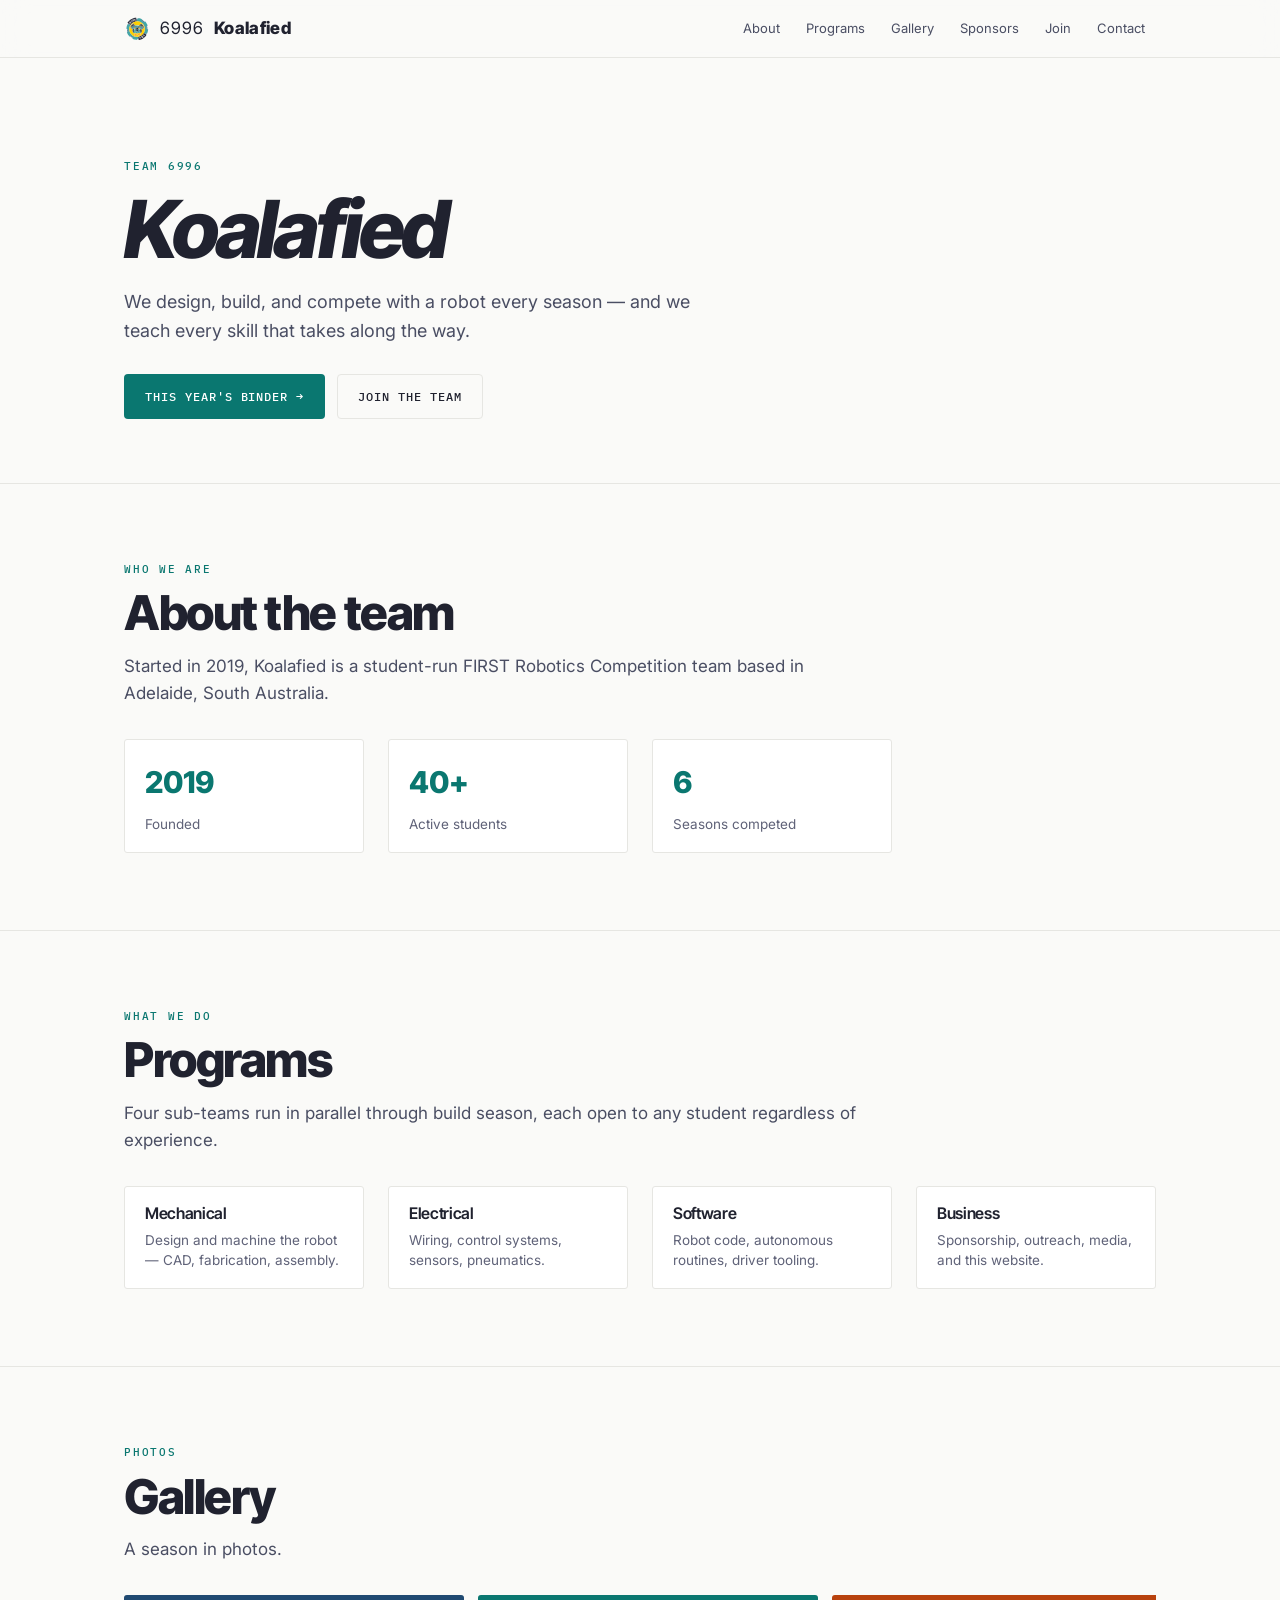
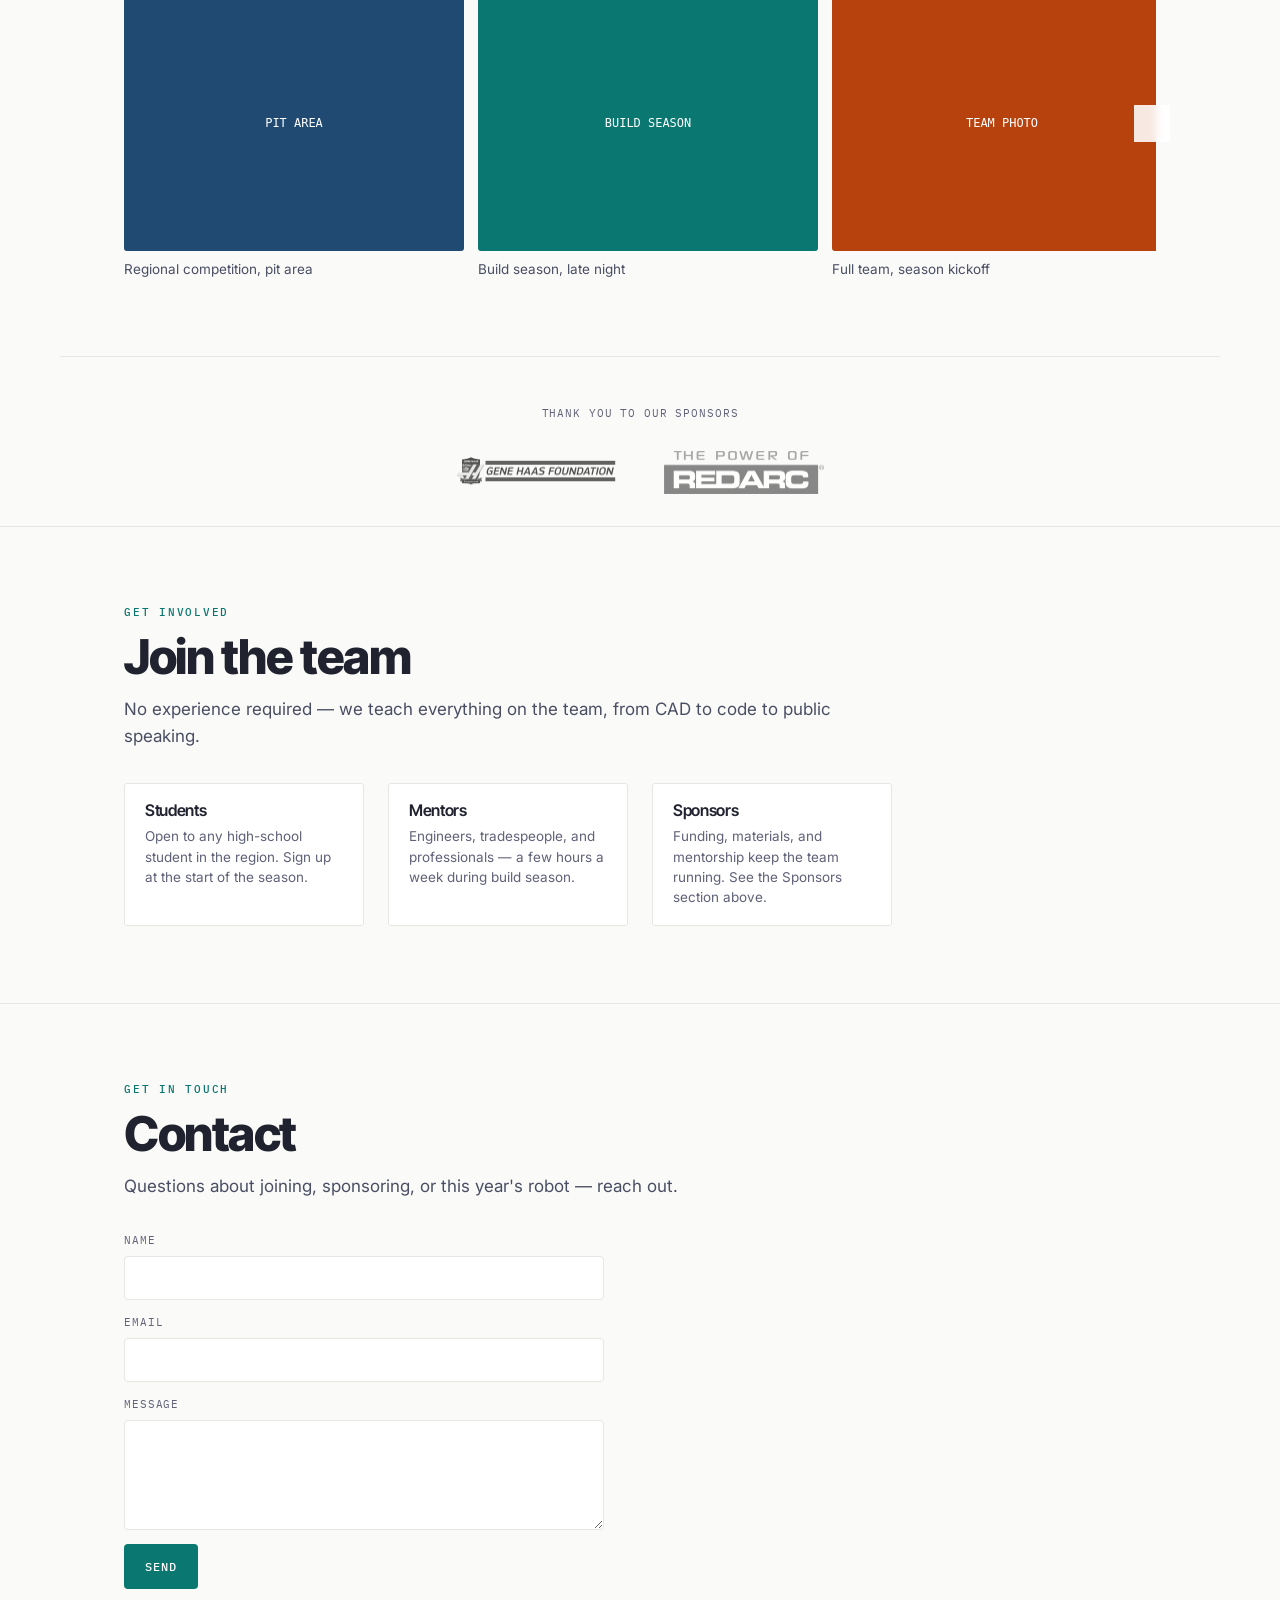
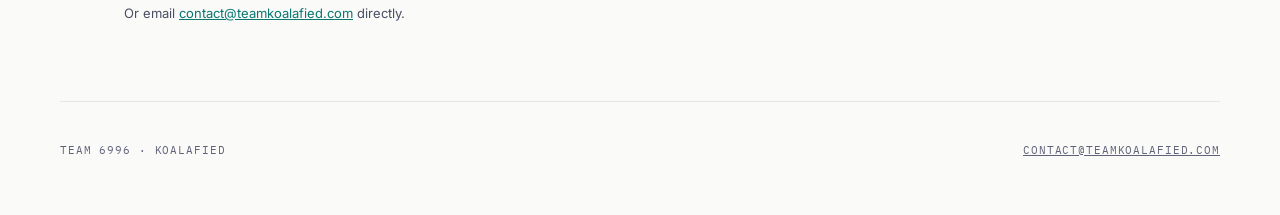
==== index.html @ 420045b6 "Scaffold team site with binder theming Co-Authored-By: Claude Sonnet 5 <noreply@anthropic.com>" ====
<!doctype html>
<html lang="en">
<head>
<meta charset="utf-8">
<meta name="viewport" content="width=device-width, initial-scale=1">
<title>Team Koalafied</title>
<meta name="description" content="Team 6996 Koalafied — FIRST Robotics Competition team.">
<meta name="color-scheme" content="light">
<link rel="icon" href="assets/img/logo.svg" type="image/svg+xml">
<link rel="preconnect" href="https://fonts.googleapis.com">
<link rel="preconnect" href="https://fonts.gstatic.com" crossorigin>
<link rel="stylesheet" href="https://fonts.googleapis.com/css2?family=Inter+Tight:ital,wght@0,400;0,600;0,800;1,800&family=Inter:wght@400;500;600&family=IBM+Plex+Mono:wght@400;500;600&display=swap">
<link rel="stylesheet" href="assets/css/site.css">
</head>
<body>
  <a class="skip" href="#site">Skip to main content</a>

  <!-- Nav is injected here by site.js -->
  <main id="site"></main>
  <footer class="foot wrap" id="foot"></footer>

  <script src="content.js"></script>
  <script src="assets/js/site.js"></script>
</body>
</html>
---- assets/css/site.css ----
/* ============================================================
   Team Koalafied — site stylesheet
   Same token system as the season technical binder (see
   ../eh/assets/css/binder.css and ../koalafied-design-system) —
   edit tokens in :root, everything else derives from them.
   ============================================================ */

/* ---- 1. Tokens ------------------------------------------- */

:root {
  --paper:    #fafaf8;
  --panel:    #ffffff;
  --ink:      #20222f;
  --ink-2:    #4a4e63;
  --ink-3:    #5f6278;
  --rule:     #e6e6e2;
  --rule-2:   #eeeeeb;
  --accent:   #0a7770;          /* team teal — swap to re-theme the whole site */
  --accent-soft: color-mix(in srgb, var(--accent) 14%, transparent);
  --accent-2: #204a72;          /* team navy — secondary accent, used sparingly */
  --accent-3: #b8420e;          /* team orange — metadata/tag labels only */
  --pop:      #f0b90b;          /* team gold — decorative fills only, not text */
  --pop-ink:  #3a2c05;
  --warn:     #b73528;

  --font-display: "Inter Tight", "Helvetica Neue", Arial, sans-serif;
  --font-body:    "Inter", "Helvetica Neue", Arial, sans-serif;
  --font-mono:    "IBM Plex Mono", ui-monospace, SFMono-Regular, Menlo, monospace;

  --measure: 68ch;
  --gutter: clamp(20px, 5vw, 72px);
  --nav-h: 58px;

  color-scheme: light;
}

/* ---- 2. Reset -------------------------------------------- */

*, *::before, *::after { box-sizing: border-box; }
html { -webkit-text-size-adjust: 100%; scroll-behavior: smooth; scroll-padding-top: calc(var(--nav-h) + 16px); }
@media (prefers-reduced-motion: reduce) { html { scroll-behavior: auto; } }

body {
  margin: 0;
  background: var(--paper);
  color: var(--ink);
  font-family: var(--font-body);
  font-size: 16px;
  line-height: 1.6;
  -webkit-font-smoothing: antialiased;
}

img { max-width: 100%; display: block; }
a { color: inherit; }
button { font: inherit; color: inherit; }
h1, h2, h3, h4 { margin: 0; font-family: var(--font-display); font-weight: 600; letter-spacing: -0.02em; line-height: 1.05; }
p { margin: 0; }
ul { margin: 0; padding: 0; list-style: none; }
::selection { background: var(--pop); color: var(--pop-ink); }
:focus-visible { outline: 2px solid var(--accent); outline-offset: 3px; border-radius: 2px; }

.skip {
  position: absolute; left: -9999px; top: 0; z-index: 200;
  background: var(--ink); color: var(--paper); padding: 10px 16px;
  font-family: var(--font-mono); font-size: 12px;
}
.skip:focus { left: 8px; top: 8px; }

.wrap { max-width: 1160px; margin: 0 auto; padding-inline: var(--gutter); }

.eyebrow {
  font-family: var(--font-mono); font-size: 11px; font-weight: 500;
  letter-spacing: 0.16em; text-transform: uppercase; color: var(--accent);
}
.muted { color: var(--ink-2); }
code {
  font-family: var(--font-mono); font-size: 0.88em;
  background: var(--rule-2); padding: 0.1em 0.36em; border-radius: 3px;
}

/* ---- 3. Navigation ----------------------------------------- */

.nav {
  position: sticky; top: 0; z-index: 100;
  height: var(--nav-h);
  background: color-mix(in srgb, var(--paper) 86%, transparent);
  backdrop-filter: saturate(180%) blur(14px);
  -webkit-backdrop-filter: saturate(180%) blur(14px);
  border-bottom: 1px solid var(--rule);
}
.nav-in { height: 100%; display: flex; align-items: center; gap: 24px; }
.wordmark { display: flex; align-items: baseline; gap: 10px; text-decoration: none; flex: none; }
.wordmark-mark { width: 26px; height: 26px; align-self: center; flex: none; }
.wordmark-a { font-family: var(--font-display); font-weight: 400; font-size: 17px; letter-spacing: 0.06em; }
.wordmark-b { font-family: var(--font-display); font-weight: 800; font-size: 17px; letter-spacing: 0.02em; }

.nav-links { display: flex; gap: 4px; margin-left: auto; }
.nav-links a {
  font-size: 13px; text-decoration: none; color: var(--ink-2);
  padding: 6px 11px; border-radius: 4px; transition: color .15s, background .15s;
  white-space: nowrap;
}
.nav-links a:hover { color: var(--ink); background: var(--rule-2); }
.nav-links a.is-active { color: var(--ink); }
.nav-links a.is-active::after {
  content: ""; display: block; height: 1.5px; background: var(--accent);
  margin-top: 3px; border-radius: 2px;
}
@media (max-width: 720px) { .nav-links { display: none; } }

/* ---- 4. Hero ------------------------------------------------ */

.hero { padding: clamp(48px, 8vw, 100px) 0 clamp(32px, 5vw, 64px); }
.hero-meta { max-width: 720px; }
.hero-title {
  font-size: clamp(2.4rem, 7vw, 5rem);
  font-weight: 800; letter-spacing: -0.04em; line-height: 0.98;
  margin: 14px 0 0; font-style: italic;
}
.hero-sub {
  max-width: 56ch; margin: 20px 0 0;
  color: var(--ink-2); font-size: clamp(15px, 1.6vw, 18px);
}
.hero-cta { display: flex; gap: 12px; margin-top: 28px; flex-wrap: wrap; }
.btn {
  display: inline-flex; align-items: center; gap: 8px;
  font-family: var(--font-mono); font-size: 12px; font-weight: 500;
  letter-spacing: .08em; text-transform: uppercase; text-decoration: none;
  padding: 12px 20px; border-radius: 4px; border: 1px solid transparent;
  transition: opacity .15s, border-color .15s, background .15s;
}
.btn-primary { background: var(--accent); color: #fff; }
.btn-primary:hover { opacity: .88; }
.btn-ghost { border-color: var(--rule); color: var(--ink); }
.btn-ghost:hover { border-color: var(--accent); color: var(--accent); }

/* ---- 5. Sections --------------------------------------------- */

.sec { padding: clamp(40px, 6vw, 80px) 0; border-top: 1px solid var(--rule); }
.sec-title { font-size: clamp(1.9rem, 4.5vw, 3rem); font-weight: 800; letter-spacing: -0.03em; margin: 10px 0 0; }
.sec-thesis { margin-top: 14px; font-size: clamp(15px, 1.6vw, 17px); color: var(--ink-2); max-width: var(--measure); }
.block-label {
  font-family: var(--font-mono); font-size: 10px; font-weight: 500;
  letter-spacing: .18em; text-transform: uppercase; color: var(--ink-3);
  padding-bottom: 8px; border-bottom: 1px solid var(--rule); margin-bottom: 14px;
}

.sec-cols { display: grid; grid-template-columns: 1fr; gap: clamp(20px, 3vw, 40px); margin-top: clamp(24px, 3vw, 40px); }
@media (min-width: 780px) { .sec-cols.two { grid-template-columns: 1fr 1fr; } }

/* ---- 6. Cards (About stats / Programs / Join roles) ----------- */

.cards {
  display: grid; grid-template-columns: repeat(auto-fill, minmax(220px, 1fr));
  gap: clamp(14px, 2.4vw, 24px); margin-top: clamp(20px, 3vw, 32px);
}
.card {
  background: var(--panel); border: 1px solid var(--rule); border-radius: 3px;
  padding: 18px 20px; transition: border-color .15s, transform .15s;
}
a.card { text-decoration: none; display: block; }
a.card:hover { border-color: var(--accent); transform: translateY(-2px); }
.card h4 { font-size: 16px; font-weight: 600; }
.card p { margin-top: 8px; font-size: 13.5px; color: var(--ink-3); line-height: 1.5; }
.card .stat { font-family: var(--font-display); font-size: 30px; font-weight: 800; color: var(--accent); }

/* ---- 7. Carousel (photos) — same component as the binder site -- */

.carousel { position: relative; }
.carousel-track {
  display: flex; gap: 14px; overflow-x: auto; scroll-snap-type: x mandatory;
  scroll-padding-left: 2px; scrollbar-width: none;
}
.carousel-track::-webkit-scrollbar { display: none; }
.carousel-item { flex: 0 0 clamp(220px, 30vw, 340px); scroll-snap-align: start; min-width: 0; }
.carousel-frame {
  height: clamp(190px, 20vw, 260px); border-radius: 3px; overflow: hidden;
  display: grid; place-items: center; background: var(--rule-2);
}
.carousel-frame img { width: 100%; height: 100%; object-fit: cover; cursor: zoom-in; transition: opacity .15s ease; }
.carousel-frame img:hover { opacity: .9; }
.carousel-cap { margin-top: 9px; font-size: 13.5px; color: var(--ink-2); line-height: 1.4; }
.carousel-nav {
  position: absolute; top: calc(clamp(190px, 20vw, 260px) / 2); z-index: 2; transform: translateY(-50%);
  width: 36px; height: 36px; border-radius: 50%;
  background: color-mix(in srgb, var(--panel) 88%, transparent); backdrop-filter: blur(4px);
  border: 1px solid var(--rule); color: var(--ink-2);
  display: grid; place-items: center; cursor: pointer;
  transition: color .15s, border-color .15s, opacity .15s;
}
.carousel-nav:hover { color: var(--accent-2); border-color: var(--accent-2); }
.carousel-nav:disabled { opacity: 0; pointer-events: none; }
.carousel-prev { left: -14px; }
.carousel-next { right: -14px; }
@media (max-width: 640px) { .carousel-prev { left: 4px; } .carousel-next { right: 4px; } }

/* ---- 8. Sponsors ------------------------------------------------ */

.sponsors { border-top: 1px solid var(--rule); padding: 48px 0 32px; text-align: center; }
.sponsors-label { font-family: var(--font-mono); font-size: 11px; letter-spacing: .08em; text-transform: uppercase; color: var(--ink-3); margin-bottom: 28px; }
.sponsors-row { display: flex; flex-wrap: wrap; align-items: center; justify-content: center; gap: 36px 48px; }
.sponsor-logo { height: 44px; max-width: 160px; width: auto; object-fit: contain; filter: grayscale(1) opacity(.7); transition: filter .15s; }
.sponsor-logo:hover { filter: none; }

/* ---- 9. Contact form -------------------------------------------- */

.form { max-width: 480px; margin-top: clamp(20px, 3vw, 32px); display: grid; gap: 14px; }
.field { display: grid; gap: 6px; }
.field label { font-family: var(--font-mono); font-size: 11px; letter-spacing: .08em; text-transform: uppercase; color: var(--ink-3); }
.field input, .field textarea {
  font: inherit; font-size: 14px; padding: 10px 12px; border: 1px solid var(--rule);
  border-radius: 4px; background: var(--panel); color: var(--ink);
}
.field textarea { resize: vertical; min-height: 110px; }
.field input:focus, .field textarea:focus { outline: 2px solid var(--accent); outline-offset: 1px; }

/* ---- 10. Lightbox — same component as the binder site ------------ */

.lightbox {
  position: fixed; inset: 0; z-index: 500;
  display: grid; place-items: center; padding: clamp(20px, 5vw, 64px);
  background: rgba(8, 8, 9, .86); backdrop-filter: blur(3px);
  opacity: 0; transition: opacity .18s ease; cursor: zoom-out; pointer-events: none;
}
.lightbox.is-open { opacity: 1; pointer-events: auto; }
.lightbox[hidden] { display: none; }
@media (prefers-reduced-motion: reduce) { .lightbox { transition: none; } }
.lightbox figure { margin: 0; max-width: 100%; max-height: 100%; display: flex; flex-direction: column; align-items: center; transform: scale(.97); transition: transform .18s ease; }
.lightbox.is-open figure { transform: scale(1); }
.lightbox img { max-width: 100%; max-height: 78vh; object-fit: contain; border-radius: 4px; box-shadow: 0 24px 64px rgba(0,0,0,.45); cursor: default; }
.lightbox figcaption { margin-top: 16px; max-width: 62ch; text-align: center; font-size: 14px; line-height: 1.5; color: #e8e7e3; }
.lightbox figcaption:empty { display: none; }
.lightbox-close {
  position: fixed; top: clamp(14px, 3vw, 28px); right: clamp(14px, 3vw, 28px); z-index: 1;
  width: 40px; height: 40px; border-radius: 50%;
  background: rgba(255,255,255,.08); border: 1px solid rgba(255,255,255,.2); color: #fff;
  display: grid; place-items: center; cursor: pointer; transition: background .15s, border-color .15s;
}
.lightbox-close:hover { background: rgba(255,255,255,.16); border-color: rgba(255,255,255,.4); }

/* ---- 11. Footer -------------------------------------------------- */

.foot {
  border-top: 1px solid var(--rule); padding: 40px 0 56px;
  display: flex; flex-wrap: wrap; gap: 16px 32px; align-items: baseline; justify-content: space-between;
  font-family: var(--font-mono); font-size: 11px; letter-spacing: .08em; text-transform: uppercase; color: var(--ink-3);
}
.foot a { color: var(--ink-3); }
.foot a:hover { color: var(--accent); }

/* ---- 12. Error banner --------------------------------------------- */

.boom {
  margin: 40px auto; max-width: 640px; padding: 20px 24px;
  border: 1px solid var(--warn); border-left-width: 3px;
  background: var(--panel); font-family: var(--font-mono); font-size: 13px;
}
.boom h2 { font-family: var(--font-mono); font-size: 13px; margin-bottom: 8px; color: var(--warn); }
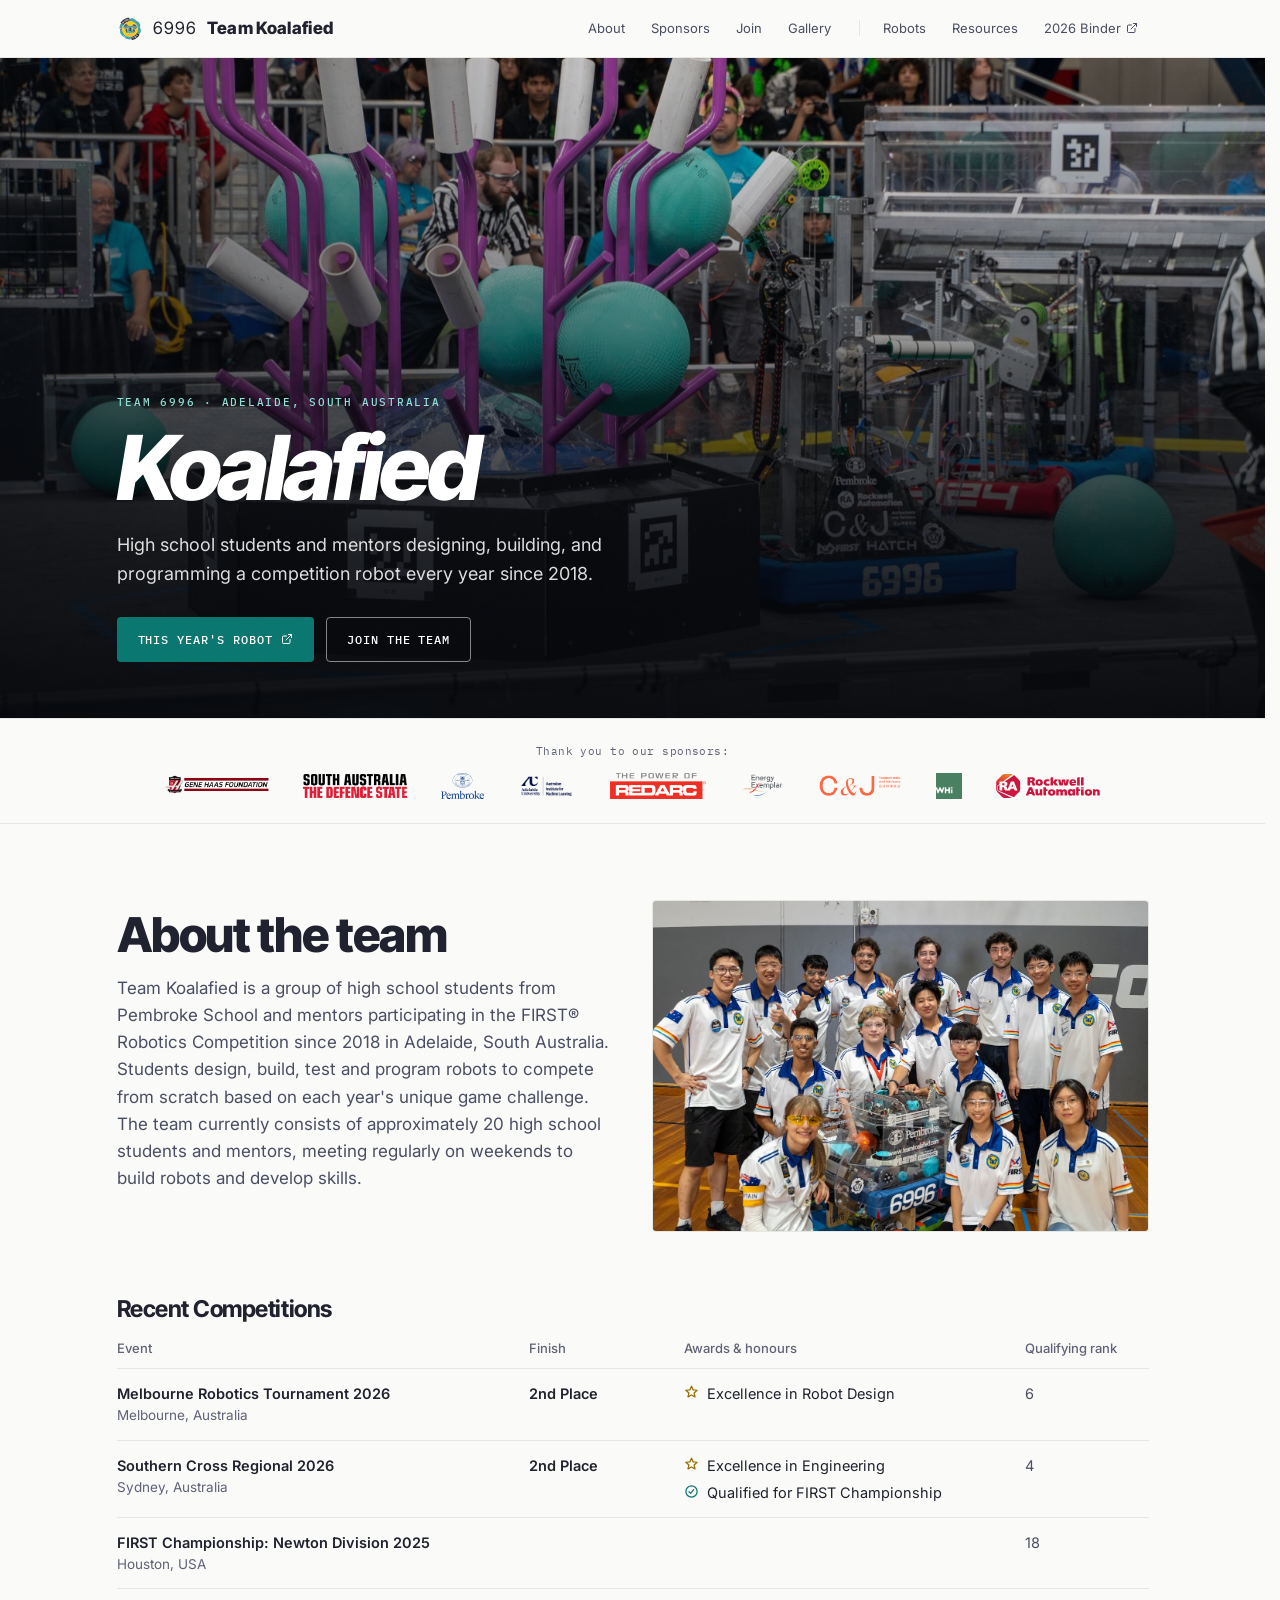
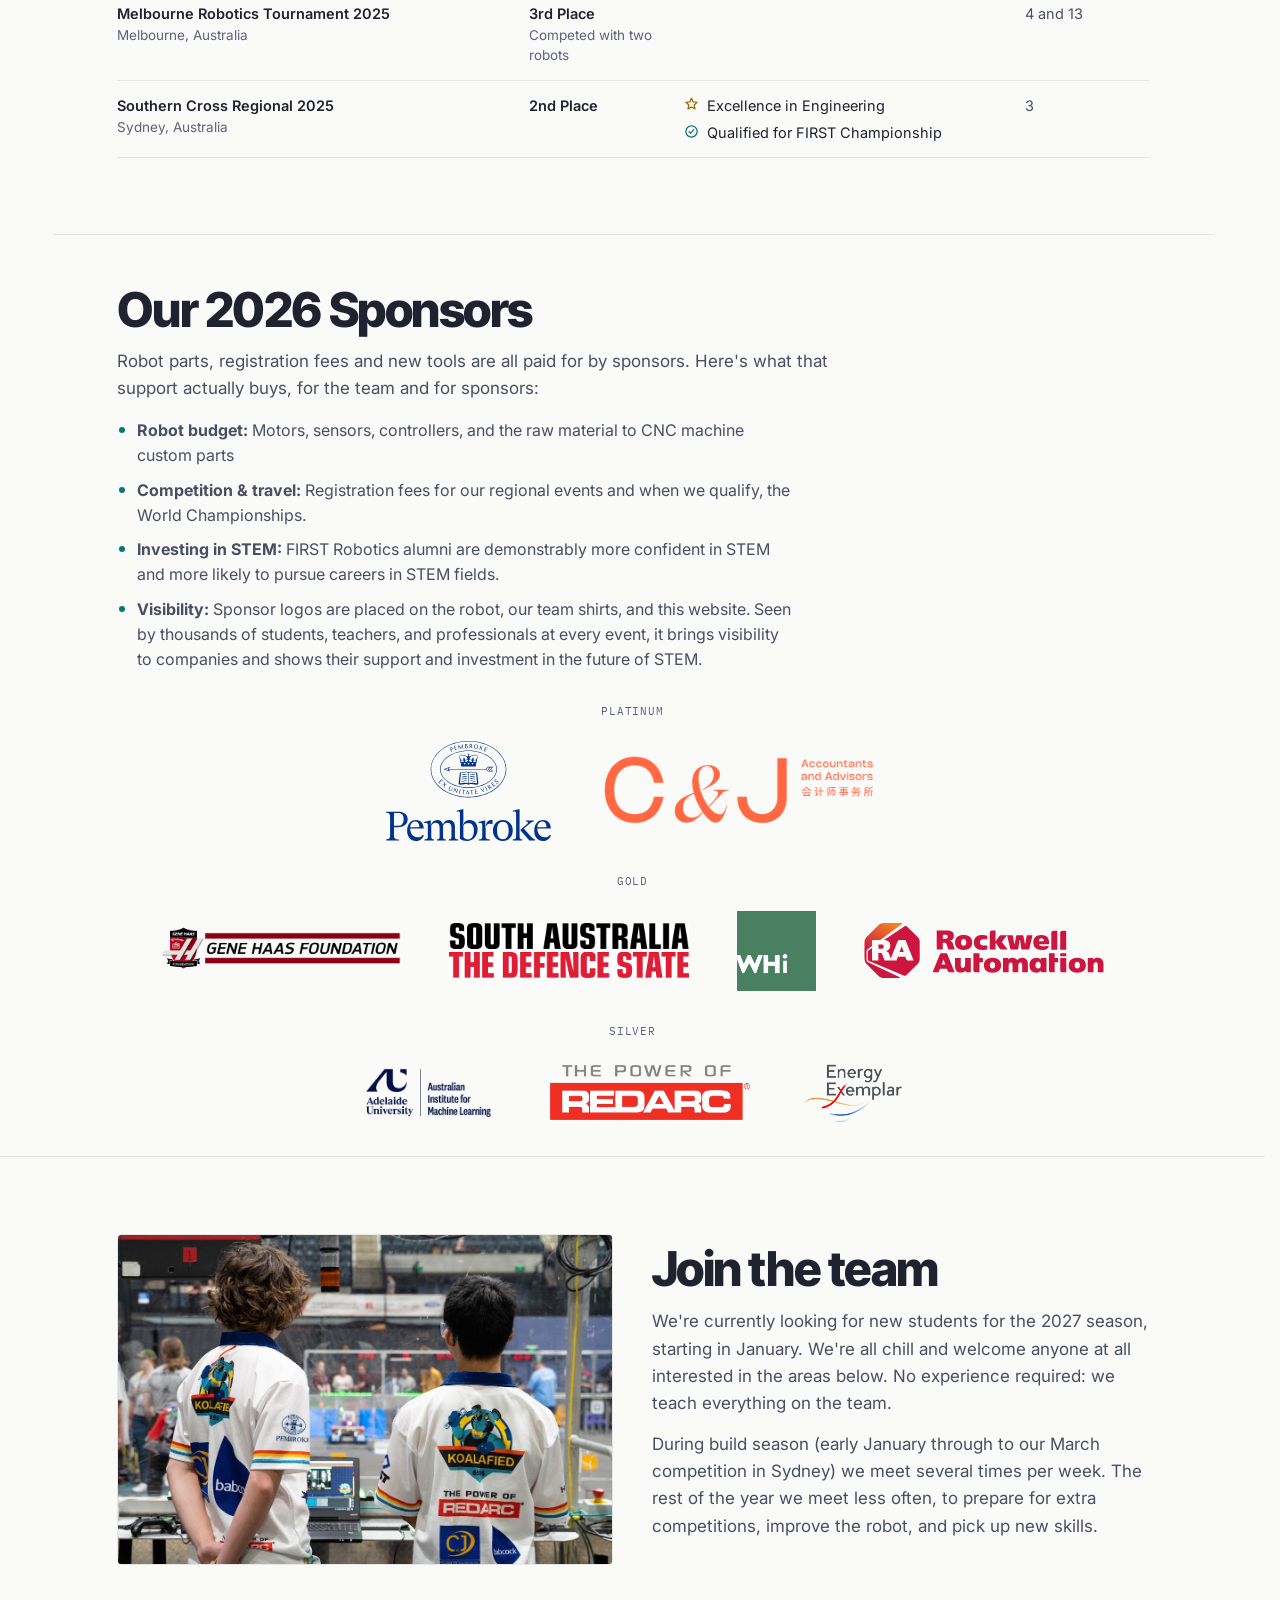
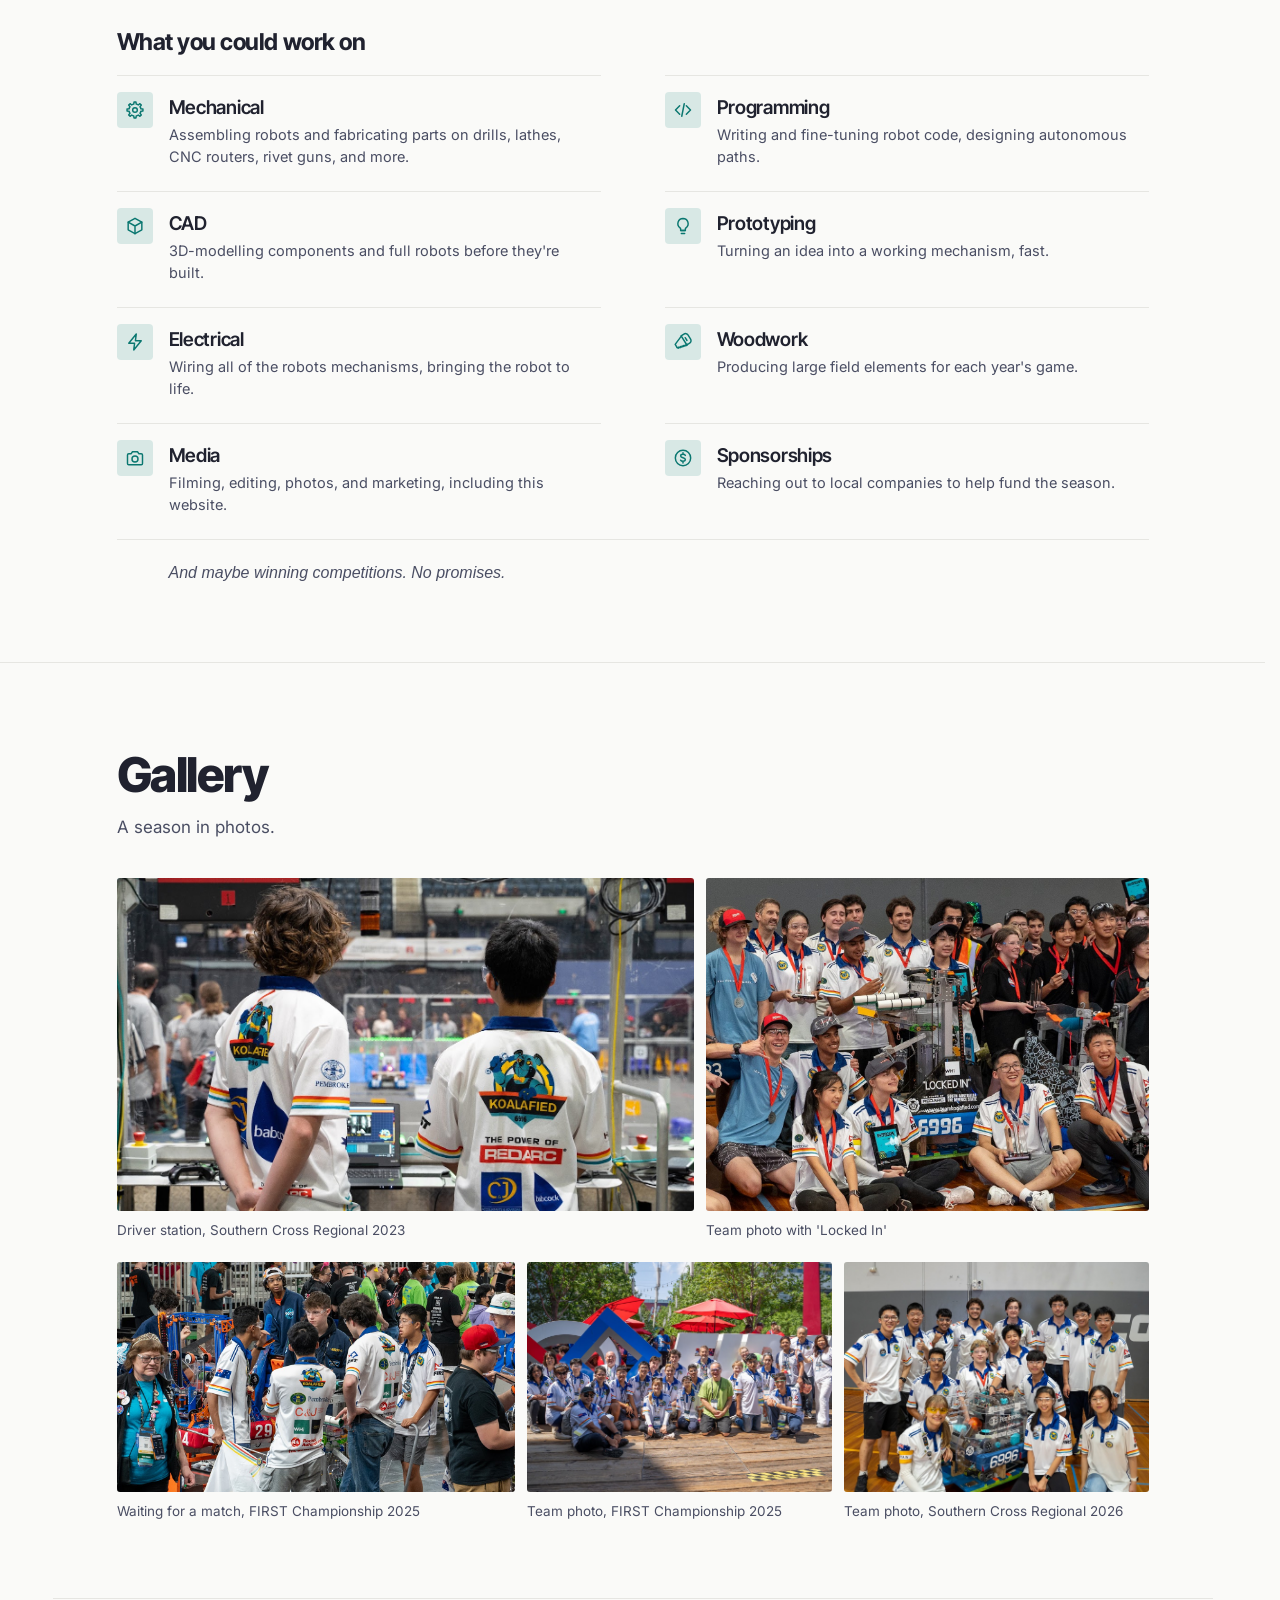
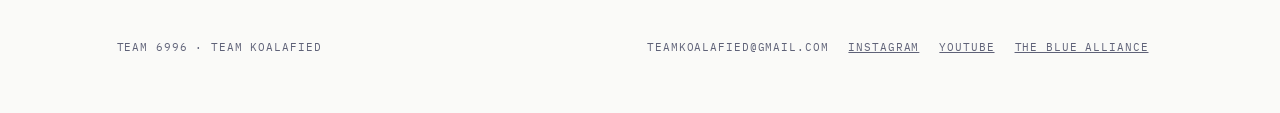
==== commit 3bdb74bf: "Redesign Robots Page de-slop em dashes  Add team avatars for 2024, 2025, and 2026 seasons and dynami" ====
--- a/index.html
+++ b/index.html
@@ -4,7 +4,7 @@
 <meta charset="utf-8">
 <meta name="viewport" content="width=device-width, initial-scale=1">
 <title>Team Koalafied</title>
-<meta name="description" content="Team 6996 Koalafied — FIRST Robotics Competition team.">
+<meta name="description" content="Team 6996 Koalafied, a FIRST Robotics Competition team.">
 <meta name="color-scheme" content="light">
 <link rel="icon" href="assets/img/logo.svg" type="image/svg+xml">
 <link rel="preconnect" href="https://fonts.googleapis.com">
--- a/assets/css/site.css
+++ b/assets/css/site.css
@@ -19,10 +19,13 @@
   --accent-soft: color-mix(in srgb, var(--accent) 14%, transparent);
   --accent-2: #204a72;          /* team navy — secondary accent, used sparingly */
   --accent-3: #b8420e;          /* team orange — metadata/tag labels only */
-  --pop:      #f0b90b;          /* team gold — decorative fills only, not text */
+  --pop:      #44a5a7;          /* highlighting stuff */
   --pop-ink:  #3a2c05;
   --warn:     #b73528;
-
+  --special:  #f0b90b;          /* highlights for important stand out stuff */
+  --gold:     #9a6c00;          /* wins and awards — --special, darkened enough to read on paper */
+
+  
   --font-display: "Inter Tight", "Helvetica Neue", Arial, sans-serif;
   --font-body:    "Inter", "Helvetica Neue", Arial, sans-serif;
   --font-mono:    "IBM Plex Mono", ui-monospace, SFMono-Regular, Menlo, monospace;
@@ -37,7 +40,10 @@
 /* ---- 2. Reset -------------------------------------------- */
 
 *, *::before, *::after { box-sizing: border-box; }
-html { -webkit-text-size-adjust: 100%; scroll-behavior: smooth; scroll-padding-top: calc(var(--nav-h) + 16px); }
+/* scrollbar-gutter: with always-visible scrollbars, a page too short to
+   scroll would otherwise be wider than one that scrolls, and the centered
+   nav would jump sideways between them. */
+html { -webkit-text-size-adjust: 100%; scroll-behavior: smooth; scroll-padding-top: calc(var(--nav-h) + 16px); scrollbar-gutter: stable; }
 @media (prefers-reduced-motion: reduce) { html { scroll-behavior: auto; } }
 
 body {
@@ -96,30 +102,120 @@
 
 .nav-links { display: flex; gap: 4px; margin-left: auto; }
 .nav-links a {
+  position: relative;
   font-size: 13px; text-decoration: none; color: var(--ink-2);
   padding: 6px 11px; border-radius: 4px; transition: color .15s, background .15s;
   white-space: nowrap;
 }
 .nav-links a:hover { color: var(--ink); background: var(--rule-2); }
 .nav-links a.is-active { color: var(--ink); }
+/* Positioned, so it takes no space: as a block in the flow it made the
+   active link taller (every link jumped up while scrolling the home page)
+   or wider (the whole row slid sideways on Robots and Resources). */
 .nav-links a.is-active::after {
-  content: ""; display: block; height: 1.5px; background: var(--accent);
-  margin-top: 3px; border-radius: 2px;
-}
-@media (max-width: 720px) { .nav-links { display: none; } }
+  content: ""; position: absolute; left: 11px; right: 11px; bottom: 2px;
+  height: 1.5px; background: var(--accent); border-radius: 2px;
+}
+
+/* Resources (a separate page) and any external link (like the current
+   binder) aren't scroll-to anchors like their siblings, so they get no
+   ::after underline. A rule before the first of them groups the anchors
+   apart — nav-group-start, not repeated per item so two in a row don't
+   get a double rule. External links also get a small corner-arrow, same
+   idea as the binder site's external CAD link, to show they leave the site;
+   Resources is an internal page jump, so it carries no icon. */
+.nav-links a.nav-page {
+  display: inline-flex; align-items: center; gap: 5px;
+}
+.nav-links a.nav-page svg { width: 12px; height: 12px; flex: none; }
+.nav-links a.nav-group-start {
+  /* A border-left glued to this element's own box can only ever hug one
+     side of the gap (border sits right against padding in the box
+     model), which put the rule hard against Resources rather than
+     centered between it and Gallery. Drawing it as an absolutely
+     positioned line at the midpoint of margin-left splits the gap evenly
+     instead, while this button's own padding stays the same 11px/11px as
+     every other nav link (so its hover highlight is symmetric too). */
+  position: relative;
+  margin-left: 26px;
+}
+.nav-links a.nav-group-start::before {
+  content: "";
+  position: absolute; top: 50%; left: -13px;
+  width: 1px; height: 16px;
+  background: var(--rule);
+  transform: translateY(-50%);
+}
+
+.nav-toggle {
+  display: none;
+  margin-left: auto;
+  align-items: center; justify-content: center;
+  width: 36px; height: 36px;
+  background: none; border: 1px solid transparent; border-radius: 6px;
+  color: var(--ink);
+  cursor: pointer;
+}
+.nav-toggle:hover { background: var(--rule-2); }
+
+@media (max-width: 720px) {
+  .nav-toggle { display: flex; }
+
+  .nav-links {
+    margin-left: 0;
+    position: absolute; top: 100%; left: 0; right: 0;
+    flex-direction: column; gap: 0;
+    background: var(--panel);
+    border-bottom: 1px solid var(--rule);
+    box-shadow: 0 12px 24px -12px rgba(0, 0, 0, 0.18);
+    max-height: 0; overflow: hidden;
+    opacity: 0;
+    transition: max-height .2s ease, opacity .15s ease;
+  }
+  .nav-links.is-open { max-height: 60vh; opacity: 1; overflow-y: auto; }
+  .nav-links a {
+    padding: 14px var(--gutter);
+    border-radius: 0;
+    border-bottom: 1px solid var(--rule-2);
+  }
+  .nav-links a.is-active::after { display: none; }
+  .nav-links a.nav-group-start { margin-left: 0; }
+  .nav-links a.nav-group-start::before { display: none; }
+}
 
 /* ---- 4. Hero ------------------------------------------------ */
 
-.hero { padding: clamp(48px, 8vw, 100px) 0 clamp(32px, 5vw, 64px); }
-.hero-meta { max-width: 720px; }
+/* Full-bleed photo behind the title, scrimmed for legibility — the one
+   deliberately dark, photo-led moment on an otherwise light, typographic
+   site. Text colors here are hardcoded against the photo rather than
+   pulled from the light-mode ink tokens, since they're never meant to
+   apply anywhere else. */
+.hero { position: relative; padding: 0; overflow: hidden; }
+.hero-bg { position: relative; width: 100%; height: clamp(480px, 64vw, 660px); }
+.hero-bg img {
+  width: 100%; height: 100%; object-fit: cover; object-position: 50% 70%;
+  display: block;
+}
+.hero-scrim {
+  position: absolute; inset: 0;
+  background:
+    linear-gradient(to top, rgba(6,8,12,.96) 0%, rgba(6,8,12,.82) 28%, rgba(6,8,12,.42) 58%, rgba(6,8,12,.14) 100%),
+    linear-gradient(to right, rgba(6,8,12,.4) 0%, rgba(6,8,12,0) 60%);
+}
+.hero-content {
+  position: absolute; left: 0; right: 0; bottom: 0;
+  padding-bottom: clamp(28px, 5vw, 56px);
+}
+.hero-meta { max-width: 640px; }
+.hero-content .eyebrow { color: #8fe0d6; }
 .hero-title {
-  font-size: clamp(2.4rem, 7vw, 5rem);
-  font-weight: 800; letter-spacing: -0.04em; line-height: 0.98;
-  margin: 14px 0 0; font-style: italic;
+  font-size: clamp(2.6rem, 8vw, 5.6rem);
+  font-weight: 800; letter-spacing: -0.04em; line-height: 0.96;
+  margin: 14px 0 0; font-style: italic; color: #fff;
 }
 .hero-sub {
-  max-width: 56ch; margin: 20px 0 0;
-  color: var(--ink-2); font-size: clamp(15px, 1.6vw, 18px);
+  max-width: 52ch; margin: 20px 0 0;
+  color: rgba(255,255,255,.86); font-size: clamp(15px, 1.6vw, 18px);
 }
 .hero-cta { display: flex; gap: 12px; margin-top: 28px; flex-wrap: wrap; }
 .btn {
@@ -131,6 +227,8 @@
 }
 .btn-primary { background: var(--accent); color: #fff; }
 .btn-primary:hover { opacity: .88; }
+.hero-content .btn-ghost { border-color: rgba(255,255,255,.5); color: #fff; }
+.hero-content .btn-ghost:hover { border-color: #fff; background: rgba(255,255,255,.1); }
 .btn-ghost { border-color: var(--rule); color: var(--ink); }
 .btn-ghost:hover { border-color: var(--accent); color: var(--accent); }
 
@@ -139,116 +237,366 @@
 .sec { padding: clamp(40px, 6vw, 80px) 0; border-top: 1px solid var(--rule); }
 .sec-title { font-size: clamp(1.9rem, 4.5vw, 3rem); font-weight: 800; letter-spacing: -0.03em; margin: 10px 0 0; }
 .sec-thesis { margin-top: 14px; font-size: clamp(15px, 1.6vw, 17px); color: var(--ink-2); max-width: var(--measure); }
-.block-label {
-  font-family: var(--font-mono); font-size: 10px; font-weight: 500;
-  letter-spacing: .18em; text-transform: uppercase; color: var(--ink-3);
-  padding-bottom: 8px; border-bottom: 1px solid var(--rule); margin-bottom: 14px;
+/* A heading for a part of a section (About's competitions, Join's areas,
+   Resources' CAD list) — clearly a step below .sec-title, but real type
+   you can find at a glance rather than a tiny spaced-out caption. */
+.sub-title {
+  margin-top: clamp(44px, 6vw, 64px);
+  font-size: clamp(1.2rem, 2.1vw, 1.45rem); font-weight: 700; letter-spacing: -0.02em; line-height: 1.2;
 }
 
 .sec-cols { display: grid; grid-template-columns: 1fr; gap: clamp(20px, 3vw, 40px); margin-top: clamp(24px, 3vw, 40px); }
 @media (min-width: 780px) { .sec-cols.two { grid-template-columns: 1fr 1fr; } }
-
-/* ---- 6. Cards (About stats / Programs / Join roles) ----------- */
-
-.cards {
-  display: grid; grid-template-columns: repeat(auto-fill, minmax(220px, 1fr));
-  gap: clamp(14px, 2.4vw, 24px); margin-top: clamp(20px, 3vw, 32px);
-}
-.card {
-  background: var(--panel); border: 1px solid var(--rule); border-radius: 3px;
-  padding: 18px 20px; transition: border-color .15s, transform .15s;
-}
-a.card { text-decoration: none; display: block; }
-a.card:hover { border-color: var(--accent); transform: translateY(-2px); }
-.card h4 { font-size: 16px; font-weight: 600; }
-.card p { margin-top: 8px; font-size: 13.5px; color: var(--ink-3); line-height: 1.5; }
-.card .stat { font-family: var(--font-display); font-size: 30px; font-weight: 800; color: var(--accent); }
-
-/* ---- 7. Carousel (photos) — same component as the binder site -- */
-
-.carousel { position: relative; }
-.carousel-track {
-  display: flex; gap: 14px; overflow-x: auto; scroll-snap-type: x mandatory;
-  scroll-padding-left: 2px; scrollbar-width: none;
-}
-.carousel-track::-webkit-scrollbar { display: none; }
-.carousel-item { flex: 0 0 clamp(220px, 30vw, 340px); scroll-snap-align: start; min-width: 0; }
-.carousel-frame {
-  height: clamp(190px, 20vw, 260px); border-radius: 3px; overflow: hidden;
-  display: grid; place-items: center; background: var(--rule-2);
-}
-.carousel-frame img { width: 100%; height: 100%; object-fit: cover; cursor: zoom-in; transition: opacity .15s ease; }
-.carousel-frame img:hover { opacity: .9; }
-.carousel-cap { margin-top: 9px; font-size: 13.5px; color: var(--ink-2); line-height: 1.4; }
-.carousel-nav {
-  position: absolute; top: calc(clamp(190px, 20vw, 260px) / 2); z-index: 2; transform: translateY(-50%);
-  width: 36px; height: 36px; border-radius: 50%;
-  background: color-mix(in srgb, var(--panel) 88%, transparent); backdrop-filter: blur(4px);
-  border: 1px solid var(--rule); color: var(--ink-2);
+/* About and Join open with a two-column row (intro text + photo) instead
+   of the usual full-width title/thesis — no extra top margin needed since
+   it's the section's first element, not a follow-up row. */
+.wrap > .sec-cols:first-child { margin-top: 0; }
+
+/* Accent photo beside a section's intro text (About, Join). A fixed,
+   fairly wide aspect ratio keeps group/action shots readable — letting it
+   stretch to match the text column's (variable, often taller) height
+   forced a much narrower effective crop and cut people out of frame.
+   align-self keeps it pinned to its own height instead of stretching.
+   Distinct from the Gallery's .pgrid photos, which are for
+   browsing many photos, not a single accent. */
+.section-photo {
+  margin: 0; border: 1px solid var(--rule); border-radius: 4px; overflow: hidden;
+  aspect-ratio: 3 / 2; background: var(--rule-2); align-self: start;
+}
+.section-photo img { width: 100%; height: 100%; object-fit: cover; display: block; }
+#site .section-photo img { cursor: zoom-in; } /* opens in the lightbox — home page only */
+
+/* ---- 6. Icon list (Join areas) ---------------------------------- */
+
+/* A ruled list in two columns (see blockIconList in site.js). The icon
+   hangs in its own narrow column so every title and description shares
+   one left edge; the closing note lines up with them too. */
+.icon-list {
+  display: grid; grid-template-columns: 1fr; column-gap: clamp(32px, 5vw, 64px);
+  margin: 18px 0 0; padding: 0; list-style: none;
+}
+@media (min-width: 720px) { .icon-list { grid-template-columns: 1fr 1fr; } }
+.icon-item {
+  display: grid; grid-template-columns: 3.25rem minmax(0, 1fr);
+  align-content: start; /* items in a row share a height; keep the extra below, not between title and text */
+  padding: 20px 0 22px; border-top: 1px solid var(--rule);
+}
+.icon-item-icon {
+  grid-row: 1 / span 2; grid-column: 1;
+  display: grid; place-items: center; width: 36px; height: 36px; margin-top: -4px;
+  border-radius: 4px; background: var(--accent-soft); color: var(--accent);
+}
+.icon-item-icon svg { width: 20px; height: 20px; stroke-width: 1.75; }
+.icon-item h4 { grid-column: 2; font-size: clamp(17px, 1.7vw, 19px); font-weight: 600; letter-spacing: -0.015em; line-height: 1.5rem; }
+.icon-item p { grid-column: 2; margin-top: 4px; max-width: 46ch; font-size: 14.5px; line-height: 1.55; color: var(--ink-2); }
+.icon-note {
+  padding: 20px 0 0 3.25rem; border-top: 1px solid var(--rule);
+  color: var(--ink-2); font-style: italic;
+}
+
+/* ---- 6.1 Link buttons --------------------------------------------- */
+
+.card-links { display: flex; flex-direction: column; gap: 6px; margin-top: 12px; }
+.card-go {
+  display: inline-flex; align-items: center; gap: 7px;
+  font-family: var(--font-mono); font-size: 10.5px; font-weight: 500; letter-spacing: .08em;
+  text-transform: uppercase; text-decoration: none; color: #fff;
+  padding: 7px 12px; border: 1px solid var(--accent); border-radius: 4px;
+  background: var(--accent); transition: opacity .15s;
+}
+.card-go:hover { opacity: .88; }
+
+/* Code link (Resources page) — one repo, so it's a single line under the
+   thesis rather than its own section. */
+.resources-code-line {
+  margin-top: 14px; display: flex; align-items: center; gap: 12px;
+  flex-wrap: wrap; font-size: 14px; color: var(--ink-2);
+}
+
+/* CAD seasons (Resources page) — a row per season rather than a card grid:
+   the entries are too sparse (one line + 1-2 links) to justify cards, and
+   an odd count of them left a ragged, gappy last grid row. */
+.cad-list { margin-top: 14px; border-top: 1px solid var(--rule); }
+.cad-row {
+  display: flex; align-items: center; justify-content: space-between;
+  gap: 8px 32px; flex-wrap: wrap; padding: 18px 0; border-bottom: 1px solid var(--rule);
+}
+.cad-row-info { display: flex; align-items: baseline; gap: 12px; flex-wrap: wrap; }
+.cad-row-info h4 { font-size: 16px; font-weight: 600; }
+.cad-row-links.card-links { flex-direction: row; flex-wrap: wrap; gap: 8px; margin-top: 0; }
+@media (max-width: 640px) {
+  .cad-row { flex-direction: column; align-items: flex-start; gap: 10px; }
+}
+
+/* Code of conduct page — numbered items, each a heading plus either a
+   paragraph or a bullet list (Robot safety, Tool supervision). */
+.conduct-part-title {
+  font-size: clamp(1.2rem, 2.4vw, 1.5rem); font-weight: 800; letter-spacing: -0.01em;
+  color: var(--ink); padding-bottom: 10px; border-bottom: 1px solid var(--rule);
+}
+.conduct-list-group { margin-top: clamp(14px, 2vw, 20px); }
+.conduct-item { padding: 16px 0; border-bottom: 1px solid var(--rule); }
+.conduct-item:last-child { border-bottom: none; }
+.conduct-item h4 { font-size: 16px; font-weight: 600; }
+.conduct-item p { margin-top: 8px; color: var(--ink-2); line-height: 1.6; max-width: var(--measure); }
+.conduct-item .conduct-list { margin-top: 8px; padding-left: 20px; max-width: var(--measure); }
+.conduct-item .conduct-list li { list-style: disc; color: var(--ink-2); line-height: 1.6; margin-top: 6px; }
+.conduct-item .conduct-list li:first-child { margin-top: 0; }
+
+/* ---- 6.5 Results table (About's Recent Competitions, each robot) --- */
+
+/* One plain table, same columns everywhere (see blockResults in site.js):
+   Event, Finish, Awards & honours, Qualifying rank. Only rules between
+   rows — no boxes or tags. */
+.results { margin-top: 16px; }
+.results table { width: 100%; border-collapse: collapse; font-size: 14.5px; line-height: 1.45; }
+.results th {
+  padding: 0 20px 10px 0; text-align: left; white-space: nowrap;
+  font-size: 13px; font-weight: 500; color: var(--ink-3); border-bottom: 1px solid var(--rule);
+}
+.results td { padding: 14px 20px 14px 0; vertical-align: top; border-bottom: 1px solid var(--rule); }
+.results th:last-child, .results td:last-child { padding-right: 0; }
+.results th:nth-child(1) { width: 40%; }
+.results th:nth-child(2) { width: 15%; }
+.results th:nth-child(4) { width: 12%; }
+.res-event strong, .res-finish strong { display: block; font-weight: 600; color: var(--ink); }
+.res-event span, .res-finish span:not(.res-none) { display: block; margin-top: 2px; font-size: 13.5px; color: var(--ink-3); }
+.is-win .res-finish strong { color: var(--gold); }
+.res-award { display: flex; align-items: flex-start; gap: 8px; color: var(--ink); }
+.res-award + .res-award { margin-top: 6px; }
+.res-award svg { width: 15px; height: 15px; flex: none; margin-top: 2px; color: var(--gold); }
+.res-award--qualified svg { color: var(--accent); }
+.res-rank { color: var(--ink-2); }
+
+/* Alliance partners: a second row under the event, set apart in a soft
+   grey strip so it reads as "who we played with" rather than more results.
+   Each partner links to its season on The Blue Alliance. */
+.results tr.has-alliance td { padding-bottom: 10px; border-bottom: 0; }
+.res-alliance td { padding-top: 0; }
+.res-alliance-in {
+  display: flex; flex-wrap: wrap; align-items: center; gap: 8px 16px;
+  padding: 8px 14px; border-radius: 8px; background: var(--rule-2);
+  font-size: 13.5px; color: var(--ink-3);
+}
+.res-alliance-label { padding-right: 16px; border-right: 1px solid var(--rule); font-weight: 600; color: var(--ink-2); }
+.res-alliance ul { display: flex; flex-wrap: wrap; gap: 8px 18px; margin: 0; padding: 0; list-style: none; }
+.team { display: inline-flex; align-items: center; gap: 8px; color: inherit; text-decoration: none; }
+a.team:hover .team-label { color: var(--ink); text-decoration: underline; text-underline-offset: 3px; }
+.team-label b { font-weight: 600; color: var(--ink-2); }
+
+/* Every partner is a circle. A full-picture avatar is cropped to fill it;
+   a see-through logo gets a dark or white backdrop from wireTeamAvatars,
+   with a little room so it isn't clipped. Initials use the white circle. */
+.team-avatar {
+  display: grid; place-items: center; flex: none; overflow: hidden;
+  width: 28px; height: 28px; border-radius: 50%;
+  box-shadow: 0 0 0 1px rgba(32, 34, 47, .14); /* keeps white-backed logos from melting into the strip */
+}
+.team-avatar img { width: 100%; height: 100%; object-fit: cover; }
+.team-avatar--on-dark { background: var(--ink); }
+.team-avatar--on-light, .team-avatar--none { background: #fff; }
+.team-avatar--on-dark img, .team-avatar--on-light img { width: 80%; height: 80%; }
+.team-avatar--none { font-size: 9.5px; font-weight: 700; letter-spacing: .02em; line-height: 1; color: var(--ink-3); }
+
+/* Phones: each row becomes a short stack — event, finish, awards, rank. */
+@media (max-width: 699px) {
+  .results thead { display: none; }
+  .results tr { display: flex; flex-direction: column; gap: 6px; padding: 14px 0; border-bottom: 1px solid var(--rule); }
+  .results tr:first-child { border-top: 1px solid var(--rule); }
+  .results tr.has-alliance { padding-bottom: 10px; border-bottom: 0; }
+  .res-alliance-label { flex-basis: 100%; padding-right: 0; border-right: 0; }
+  .results td, .results tr.has-alliance td, .res-alliance td { padding: 0; border: 0; }
+  .res-empty { display: none; }
+  .res-rank { font-size: 13.5px; color: var(--ink-3); }
+  .res-rank::before { content: "Qualifying rank "; }
+}
+
+/* ---- 6.6 Robots page timeline -------------------------------------- */
+
+/* A vertical line with each robot's year on it, newest first (see
+   renderRobots in site.js). Each stop: photo beside name, summary and
+   links, then the results table underneath. */
+.timeline { position: relative; margin: clamp(36px, 5vw, 64px) 0 0; padding: 0; list-style: none; }
+.timeline::before { content: ""; position: absolute; top: 12px; bottom: 0; left: 7px; width: 2px; background: var(--rule); }
+.tl-item { position: relative; padding: 0 0 clamp(56px, 7vw, 96px) 40px; }
+.tl-item:last-child { padding-bottom: 0; }
+.tl-item::before {
+  content: ""; position: absolute; top: 6px; left: 0;
+  width: 16px; height: 16px; border-radius: 50%;
+  background: var(--paper); border: 3px solid var(--accent);
+}
+.tl-year { margin-bottom: 14px; font-family: var(--font-display); font-size: 1.35rem; font-weight: 800; letter-spacing: -0.02em; line-height: 1.2; }
+@media (min-width: 900px) {
+  .timeline::before { left: 127px; }
+  .tl-item { display: grid; grid-template-columns: 128px minmax(0, 1fr); padding-left: 0; }
+  .tl-item::before { left: 120px; }
+  .tl-year { margin: 0; padding-right: 32px; text-align: right; }
+  .tl-body { padding-left: 44px; }
+}
+.tl-main { display: grid; grid-template-columns: minmax(0, 1fr); gap: 24px; }
+@media (min-width: 900px) { .tl-main { grid-template-columns: minmax(0, 1.1fr) minmax(0, 1fr); gap: 40px; align-items: start; } }
+.tl-name { font-size: clamp(1.7rem, 3vw, 2.3rem); font-weight: 800; letter-spacing: -0.03em; line-height: 1.1; }
+.tl-sub { margin-top: 6px; font-size: 15px; color: var(--ink-3); }
+.tl-summary { margin-top: 16px; max-width: 52ch; font-size: 16px; line-height: 1.65; color: var(--ink-2); }
+.tl-links { display: flex; flex-wrap: wrap; gap: 8px 20px; margin-top: 18px; }
+.tl-link { display: inline-flex; align-items: center; gap: 5px; font-size: 14.5px; font-weight: 500; color: var(--accent); text-decoration: none; }
+.tl-link:hover { text-decoration: underline; text-underline-offset: 3px; }
+.tl-body .results { margin-top: 32px; }
+
+/* ---- 7.1 Photo grid (home Gallery) ------------------------------- */
+
+/* Rows of 2 or 3 photos (see blockPhotoGrid in site.js). Each photo's
+   flex-grow and aspect-ratio are both its real width/height ratio (--r,
+   set once loaded), which makes every photo in a row the same height with
+   the row exactly filled — nothing is cropped. 1.5 is the stand-in until
+   the image arrives. */
+.pgrid { display: flex; flex-direction: column; gap: 22px; margin-top: clamp(24px, 3vw, 36px); }
+.pgrid-row { display: flex; gap: 12px; align-items: flex-start; }
+.pgrid-item { flex: var(--r, 1.5) 1 0; min-width: 0; margin: 0; }
+.pgrid-link {
+  display: block; aspect-ratio: var(--r, 1.5); overflow: hidden;
+  border-radius: 3px; background: var(--rule-2); cursor: zoom-in;
+}
+.pgrid-link img { width: 100%; height: 100%; object-fit: cover; transition: transform .6s cubic-bezier(.2, .7, .2, 1); }
+.pgrid-link:hover img { transform: scale(1.025); }
+.pgrid-cap { margin-top: 10px; font-size: 13.5px; line-height: 1.4; color: var(--ink-2); }
+@media (prefers-reduced-motion: reduce) { .pgrid-link img { transition: none; } }
+/* Too narrow for side-by-side photos to stay legible: one per line. */
+@media (max-width: 600px) {
+  .pgrid-row { display: contents; }
+  .pgrid-item { flex: none; }
+}
+/* A lone photo would otherwise fill the whole width at full height. */
+.pgrid-row:only-child .pgrid-item { max-width: 760px; }
+
+/* ---- 7.2 Photo stage (Robots page) ------------------------------- */
+
+/* One large photo with thumbnails under it (see blockPhotoStage). The
+   photo always sits whole on a soft stage in a fixed 4:3 frame — every
+   robot lines up, and switching photos never shifts anything. */
+.pstage-main {
+  display: grid; grid-template: minmax(0, 1fr) / minmax(0, 1fr); place-items: center;
+  width: 100%; aspect-ratio: 4 / 3; padding: clamp(14px, 2.4vw, 24px);
+  border: 0; border-radius: 8px; cursor: zoom-in;
+  background: radial-gradient(ellipse at 50% 35%, #ffffff 0%, #ebebe6 78%);
+}
+.pstage-photo {
+  width: auto; height: auto; max-width: 100%; max-height: 100%;
+  border-radius: 4px; box-shadow: 0 18px 40px -18px rgba(32, 34, 47, .45);
+}
+
+.pstage-thumbs { display: flex; flex-wrap: wrap; gap: 8px; margin-top: 10px; }
+.pstage-thumb {
+  position: relative; flex: none; width: 72px; aspect-ratio: 4 / 3; padding: 0;
+  border: 0; border-radius: 3px; overflow: hidden; background: var(--rule-2);
+  cursor: pointer; opacity: .5; transition: opacity .15s;
+}
+.pstage-thumb img { width: 100%; height: 100%; object-fit: cover; }
+.pstage-thumb:hover { opacity: .85; }
+.pstage-thumb[aria-pressed="true"] { opacity: 1; }
+.pstage-thumb[aria-pressed="true"]::after {
+  content: ""; position: absolute; left: 0; right: 0; bottom: 0;
+  height: 3px; background: var(--accent);
+}
+
+/* ---- 8. Sponsors ------------------------------------------------ */
+
+/* Two sponsor moments: a quiet banner strip right under the hero (small
+   logos, small label), and the fuller "thank you" section further down the
+   page (bigger logos, labelled). Both share .sponsor-logo for filter/
+   hover behavior; size is set per-container below. */
+.sponsor-banner { border-top: 1px solid var(--rule); padding: 24px 0; }
+.sponsor-banner-label { text-align: center; font-family: var(--font-mono); font-size: 11px; letter-spacing: .04em; color: var(--ink-3); margin-bottom: 12px; }
+.sponsor-banner-row { display: flex; flex-wrap: wrap; align-items: center; justify-content: center; gap: 18px 34px; }
+
+.sponsors { border-top: 1px solid var(--rule); padding-top: 40px; padding-bottom: 32px; text-align: left; }
+.sponsors .sec-title { margin-top: 10px; }
+.sponsors-thesis { max-width: var(--measure); margin: 12px 0 0; color: var(--ink-2); font-size: clamp(15px, 1.6vw, 17px); }
+.sponsors-points { max-width: var(--measure); margin: 16px 0 0; padding: 0; list-style: none; }
+.sponsors-points li { position: relative; padding-left: 20px; color: var(--ink-2); line-height: 1.55; }
+.sponsors-points li + li { margin-top: 10px; }
+.sponsors-points li::before {
+  content: ""; position: absolute; left: 2px; top: 9px;
+  width: 6px; height: 6px; border-radius: 50%; background: var(--accent);
+}
+
+.sponsor-tier { margin-top: 32px; text-align: center; }
+.sponsors-label { font-family: var(--font-mono); font-size: 11px; letter-spacing: .08em; text-transform: uppercase; color: var(--ink-3); margin-bottom: 20px; }
+.sponsors-row { display: flex; flex-wrap: wrap; align-items: center; justify-content: center; gap: 32px 48px; }
+
+.sponsor-logo { width: auto; object-fit: contain; }
+.sponsor-banner-row .sponsor-logo { height: 26px; max-width: 104px; }
+.sponsors-row .sponsor-logo { height: 80px; max-width: 240px; }
+.tier-platinum .sponsors-row .sponsor-logo { height: 100px; max-width: 280px; }
+.tier-silver .sponsors-row .sponsor-logo { height: 64px; max-width: 200px; }
+
+/* ---- 9. Lightbox ------------------------------------------------ */
+
+/* Full-screen viewer for every photo on the site (see createLightbox in
+   site.js) — a native <dialog> stretched over the viewport. The count sits
+   top-left opposite the close button; prev/next float at the edges,
+   hidden at either end of the set. Clicking anywhere but the photo, its
+   caption, or a button closes it. */
+.lightbox {
+  position: fixed; inset: 0; width: 100%; height: 100%; max-width: none; max-height: none;
+  margin: 0; padding: 0; border: 0; overflow: hidden;
+  background: rgba(8, 8, 9, .96); color: #e8e7e3;
+  opacity: 0; transition: opacity .18s ease; touch-action: pinch-zoom;
+}
+.lightbox[open] { display: block; }
+.lightbox.is-open { opacity: 1; }
+.lightbox::backdrop { background: transparent; }
+@media (prefers-reduced-motion: reduce) { .lightbox, .lightbox-figure { transition: none; } }
+
+.lightbox-figure {
+  position: absolute; inset: 0; margin: 0; cursor: zoom-out;
+  display: grid; grid-template-rows: minmax(0, 1fr) auto; justify-items: center; align-items: center;
+  padding: 76px clamp(16px, 8vw, 104px) clamp(20px, 4vh, 36px);
+  transform: scale(.98); transition: transform .18s ease;
+}
+.lightbox.is-open .lightbox-figure { transform: none; }
+.lightbox-img {
+  width: auto; height: auto; max-width: 100%; max-height: 100%;
+  object-fit: contain; border-radius: 3px; cursor: default;
+  box-shadow: 0 24px 64px rgba(0, 0, 0, .45);
+}
+.lightbox-cap {
+  max-width: 64ch; min-height: 1.5em; margin-top: 16px;
+  text-align: center; font-size: 14px; line-height: 1.5; cursor: auto;
+}
+.lightbox-count {
+  position: absolute; top: 0; left: clamp(16px, 3vw, 28px); z-index: 1;
+  line-height: 40px; margin-top: clamp(14px, 3vw, 28px);
+  font-family: var(--font-mono); font-size: 12px; letter-spacing: .08em; color: rgba(255, 255, 255, .6);
+}
+
+.lightbox-btn {
+  position: absolute; z-index: 1;
+  width: 44px; height: 44px; border-radius: 50%;
+  background: rgba(20, 20, 22, .55); border: 1px solid rgba(255, 255, 255, .2); color: #fff;
   display: grid; place-items: center; cursor: pointer;
-  transition: color .15s, border-color .15s, opacity .15s;
-}
-.carousel-nav:hover { color: var(--accent-2); border-color: var(--accent-2); }
-.carousel-nav:disabled { opacity: 0; pointer-events: none; }
-.carousel-prev { left: -14px; }
-.carousel-next { right: -14px; }
-@media (max-width: 640px) { .carousel-prev { left: 4px; } .carousel-next { right: 4px; } }
-
-/* ---- 8. Sponsors ------------------------------------------------ */
-
-.sponsors { border-top: 1px solid var(--rule); padding: 48px 0 32px; text-align: center; }
-.sponsors-label { font-family: var(--font-mono); font-size: 11px; letter-spacing: .08em; text-transform: uppercase; color: var(--ink-3); margin-bottom: 28px; }
-.sponsors-row { display: flex; flex-wrap: wrap; align-items: center; justify-content: center; gap: 36px 48px; }
-.sponsor-logo { height: 44px; max-width: 160px; width: auto; object-fit: contain; filter: grayscale(1) opacity(.7); transition: filter .15s; }
-.sponsor-logo:hover { filter: none; }
-
-/* ---- 9. Contact form -------------------------------------------- */
-
-.form { max-width: 480px; margin-top: clamp(20px, 3vw, 32px); display: grid; gap: 14px; }
-.field { display: grid; gap: 6px; }
-.field label { font-family: var(--font-mono); font-size: 11px; letter-spacing: .08em; text-transform: uppercase; color: var(--ink-3); }
-.field input, .field textarea {
-  font: inherit; font-size: 14px; padding: 10px 12px; border: 1px solid var(--rule);
-  border-radius: 4px; background: var(--panel); color: var(--ink);
-}
-.field textarea { resize: vertical; min-height: 110px; }
-.field input:focus, .field textarea:focus { outline: 2px solid var(--accent); outline-offset: 1px; }
-
-/* ---- 10. Lightbox — same component as the binder site ------------ */
-
-.lightbox {
-  position: fixed; inset: 0; z-index: 500;
-  display: grid; place-items: center; padding: clamp(20px, 5vw, 64px);
-  background: rgba(8, 8, 9, .86); backdrop-filter: blur(3px);
-  opacity: 0; transition: opacity .18s ease; cursor: zoom-out; pointer-events: none;
-}
-.lightbox.is-open { opacity: 1; pointer-events: auto; }
-.lightbox[hidden] { display: none; }
-@media (prefers-reduced-motion: reduce) { .lightbox { transition: none; } }
-.lightbox figure { margin: 0; max-width: 100%; max-height: 100%; display: flex; flex-direction: column; align-items: center; transform: scale(.97); transition: transform .18s ease; }
-.lightbox.is-open figure { transform: scale(1); }
-.lightbox img { max-width: 100%; max-height: 78vh; object-fit: contain; border-radius: 4px; box-shadow: 0 24px 64px rgba(0,0,0,.45); cursor: default; }
-.lightbox figcaption { margin-top: 16px; max-width: 62ch; text-align: center; font-size: 14px; line-height: 1.5; color: #e8e7e3; }
-.lightbox figcaption:empty { display: none; }
-.lightbox-close {
-  position: fixed; top: clamp(14px, 3vw, 28px); right: clamp(14px, 3vw, 28px); z-index: 1;
-  width: 40px; height: 40px; border-radius: 50%;
-  background: rgba(255,255,255,.08); border: 1px solid rgba(255,255,255,.2); color: #fff;
-  display: grid; place-items: center; cursor: pointer; transition: background .15s, border-color .15s;
-}
-.lightbox-close:hover { background: rgba(255,255,255,.16); border-color: rgba(255,255,255,.4); }
-
-/* ---- 11. Footer -------------------------------------------------- */
+  transition: background .15s, border-color .15s;
+}
+.lightbox-btn:hover { background: rgba(255, 255, 255, .14); border-color: rgba(255, 255, 255, .45); }
+.lightbox-btn[hidden] { display: none; }
+.lightbox-close { top: clamp(12px, 3vw, 26px); right: clamp(12px, 3vw, 26px); }
+.lightbox-nav { top: 50%; transform: translateY(-50%); }
+.lightbox-prev { left: clamp(8px, 2.4vw, 32px); }
+.lightbox-next { right: clamp(8px, 2.4vw, 32px); }
+.lightbox :focus-visible { outline-color: #8fe0d6; }
+
+/* ---- 10. Footer -------------------------------------------------- */
 
 .foot {
-  border-top: 1px solid var(--rule); padding: 40px 0 56px;
+  border-top: 1px solid var(--rule); padding-block: 40px 56px;
   display: flex; flex-wrap: wrap; gap: 16px 32px; align-items: baseline; justify-content: space-between;
   font-family: var(--font-mono); font-size: 11px; letter-spacing: .08em; text-transform: uppercase; color: var(--ink-3);
 }
 .foot a { color: var(--ink-3); }
 .foot a:hover { color: var(--accent); }
-
-/* ---- 12. Error banner --------------------------------------------- */
+.foot-links { display: flex; flex-wrap: wrap; gap: 8px 20px; }
+
+/* ---- 11. Error banner --------------------------------------------- */
 
 .boom {
   margin: 40px auto; max-width: 640px; padding: 20px 24px;
